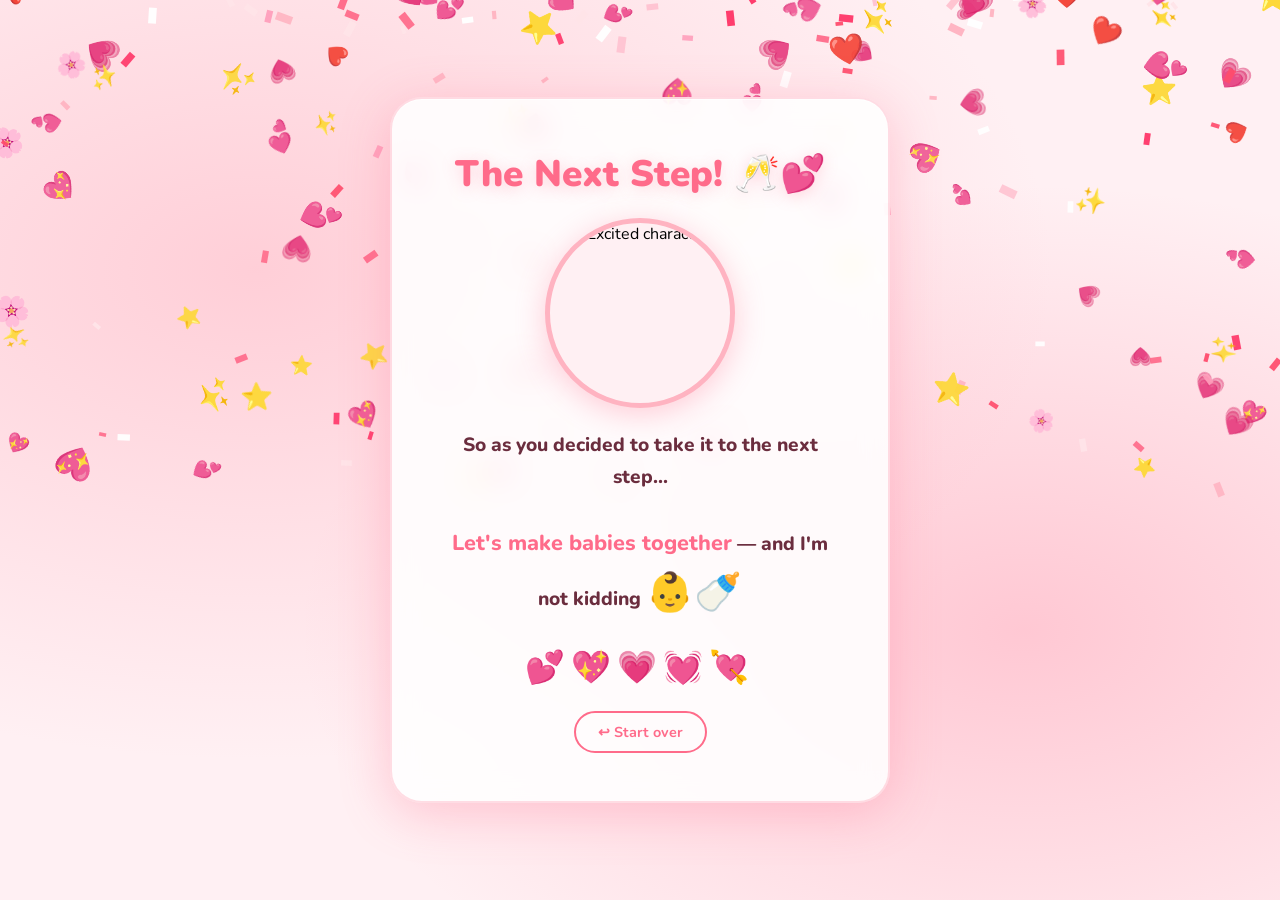
==== final.html @ ccfa4ac9 "Add files via upload" ====
<!DOCTYPE html>
<html lang="en">
<head>
  <meta charset="UTF-8"/>
  <meta name="viewport" content="width=device-width, initial-scale=1.0"/>
  <title>💕 Next Step 💕</title>
  <link href="https://fonts.googleapis.com/css2?family=Nunito:wght@400;700;800;900&display=swap" rel="stylesheet"/>
  <style>
    :root {
      --pink:    #FF6B8A;
      --bg:      #FFF0F3;
      --card-bg: rgba(255,255,255,0.88);
      --font:    'Nunito', cursive, sans-serif;
    }
    *, *::before, *::after { box-sizing: border-box; margin: 0; padding: 0; }
    body {
      font-family: var(--font);
      background: var(--bg);
      background-image:
        radial-gradient(ellipse at 20% 30%, rgba(255,179,193,0.55) 0%, transparent 55%),
        radial-gradient(ellipse at 80% 70%, rgba(255,107,138,0.30) 0%, transparent 50%);
      min-height: 100dvh;
      display: flex; align-items: center; justify-content: center;
      padding: 24px 16px; overflow: hidden;
    }

    canvas#confetti-canvas { position: fixed; inset: 0; pointer-events: none; z-index: 0; }

    .card {
      position: relative; z-index: 1;
      background: var(--card-bg); backdrop-filter: blur(14px);
      border-radius: 32px; border: 2px solid rgba(255,107,138,0.22);
      box-shadow: 0 10px 50px rgba(255,107,138,0.30),
                  inset 0 1px 0 rgba(255,255,255,0.95);
      padding: 52px 44px 48px; max-width: 500px; width: 100%;
      text-align: center; display: flex; flex-direction: column; align-items: center; gap: 22px;
      animation: popIn 0.6s cubic-bezier(0.34,1.56,0.64,1) both;
    }
    @keyframes popIn {
      from { opacity: 0; transform: scale(0.65) translateY(40px); }
      to   { opacity: 1; transform: scale(1) translateY(0); }
    }

    .title {
      font-size: clamp(1.6rem, 5.5vw, 2.3rem);
      font-weight: 900; color: var(--pink); line-height: 1.25;
      text-shadow: 0 3px 16px rgba(255,107,138,0.28);
      animation: pulse 1.6s ease-in-out infinite alternate;
    }
    @keyframes pulse {
      from { transform: scale(1); }
      to   { transform: scale(1.03); }
    }

    .gif-wrap {
      width: 190px; height: 190px; border-radius: 50%;
      overflow: hidden; border: 5px solid #FFB3C1;
      box-shadow: 0 6px 30px rgba(255,107,138,0.32);
      background: var(--bg);
    }
    .gif-wrap img { width: 100%; height: 100%; object-fit: cover; }

    /* CHANGE THIS: the main message styling */
    .message {
      font-size: 1.2rem; font-weight: 800; color: #6b2d3e;
      line-height: 1.65; max-width: 380px;
    }
    .message .highlight {
      color: var(--pink);
      font-size: 1.35rem;
    }
    .emoji-big { font-size: 2.4rem; }

    .hearts-row {
      font-size: 2rem; letter-spacing: 6px;
      animation: bounce 1s ease infinite alternate;
    }
    @keyframes bounce {
      from { transform: translateY(0); }
      to   { transform: translateY(-8px); }
    }

    .back-btn {
      font-family: var(--font); font-size: 0.9rem; font-weight: 700;
      color: var(--pink); text-decoration: none;
      border: 2px solid var(--pink); border-radius: 50px;
      padding: 9px 22px; transition: background 0.2s, color 0.2s;
    }
    .back-btn:hover { background: var(--pink); color: #fff; }

    @media (max-width: 440px) {
      .card { padding: 36px 20px; }
      .gif-wrap { width: 145px; height: 145px; }
      .message { font-size: 1.05rem; }
    }
  </style>
</head>
<body>

  <canvas id="confetti-canvas"></canvas>

  <div class="card">

    <!-- CHANGE THIS: final page title -->
    <h1 class="title">The Next Step! 🥂💕</h1>

    <!-- CHANGE THIS: final page GIF -->
    <div class="gif-wrap">
      <img src="https://media.tenor.com/EBV7OT7ACfwAAAAj/u-u-qua-qua-u-quaa.gif"
           alt="Excited character"/>
    </div>

    <!-- CHANGE THIS: the big spicy message -->
    <p class="message">
      So as you decided to take it to the next step...<br/><br/>
      <span class="highlight">Let's make babies together</span> —
      and I'm not kidding&nbsp;<span class="emoji-big">👶🍼</span>
    </p>

    <div class="hearts-row" aria-hidden="true">💕💖💗💓💘</div>

    <a href="index.html" class="back-btn">↩ Start over</a>
  </div>

  <!-- CHANGE THIS: celebration music -->
  <audio id="final-music" loop autoplay>
    <source src="https://www.soundhelix.com/examples/mp3/SoundHelix-Song-2.mp3" type="audio/mpeg"/>
  </audio>

  <script src="yes-script.js"></script>
</body>
</html>
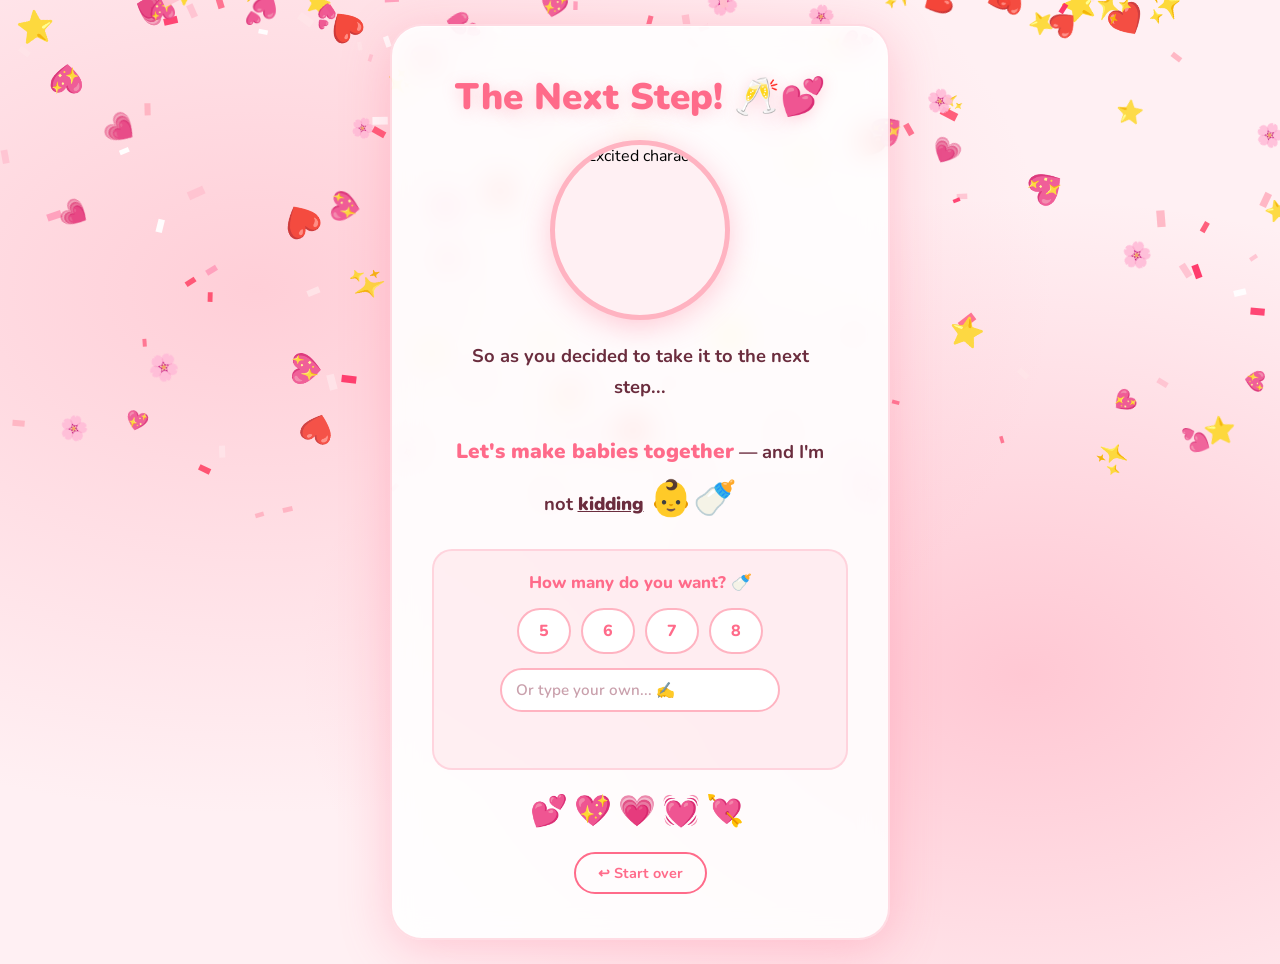
==== commit 39bca7fd: "Add files via upload" ====
--- a/final.html
+++ b/final.html
@@ -8,11 +8,14 @@
   <style>
     :root {
       --pink:    #FF6B8A;
+      --pink-mid:#FFB3C1;
       --bg:      #FFF0F3;
       --card-bg: rgba(255,255,255,0.88);
+      --green:   #2DC653;
       --font:    'Nunito', cursive, sans-serif;
     }
     *, *::before, *::after { box-sizing: border-box; margin: 0; padding: 0; }
+
     body {
       font-family: var(--font);
       background: var(--bg);
@@ -21,7 +24,7 @@
         radial-gradient(ellipse at 80% 70%, rgba(255,107,138,0.30) 0%, transparent 50%);
       min-height: 100dvh;
       display: flex; align-items: center; justify-content: center;
-      padding: 24px 16px; overflow: hidden;
+      padding: 24px 16px; overflow-x: hidden;
     }
 
     canvas#confetti-canvas { position: fixed; inset: 0; pointer-events: none; z-index: 0; }
@@ -30,10 +33,9 @@
       position: relative; z-index: 1;
       background: var(--card-bg); backdrop-filter: blur(14px);
       border-radius: 32px; border: 2px solid rgba(255,107,138,0.22);
-      box-shadow: 0 10px 50px rgba(255,107,138,0.30),
-                  inset 0 1px 0 rgba(255,255,255,0.95);
-      padding: 52px 44px 48px; max-width: 500px; width: 100%;
-      text-align: center; display: flex; flex-direction: column; align-items: center; gap: 22px;
+      box-shadow: 0 10px 50px rgba(255,107,138,0.30), inset 0 1px 0 rgba(255,255,255,0.95);
+      padding: 48px 40px 44px; max-width: 500px; width: 100%;
+      text-align: center; display: flex; flex-direction: column; align-items: center; gap: 20px;
       animation: popIn 0.6s cubic-bezier(0.34,1.56,0.64,1) both;
     }
     @keyframes popIn {
@@ -53,26 +55,71 @@
     }
 
     .gif-wrap {
-      width: 190px; height: 190px; border-radius: 50%;
-      overflow: hidden; border: 5px solid #FFB3C1;
-      box-shadow: 0 6px 30px rgba(255,107,138,0.32);
-      background: var(--bg);
+      width: 180px; height: 180px; border-radius: 50%;
+      overflow: hidden; border: 5px solid var(--pink-mid);
+      box-shadow: 0 6px 30px rgba(255,107,138,0.32); background: var(--bg);
     }
     .gif-wrap img { width: 100%; height: 100%; object-fit: cover; }
 
-    /* CHANGE THIS: the main message styling */
     .message {
-      font-size: 1.2rem; font-weight: 800; color: #6b2d3e;
-      line-height: 1.65; max-width: 380px;
-    }
-    .message .highlight {
-      color: var(--pink);
-      font-size: 1.35rem;
-    }
-    .emoji-big { font-size: 2.4rem; }
+      font-size: 1.15rem; font-weight: 700; color: #6b2d3e;
+      line-height: 1.7; max-width: 380px;
+    }
+    .message .highlight { color: var(--pink); font-size: 1.3rem; font-weight: 900; }
+    .message .bold-word  { font-weight: 900; text-decoration: underline; }
+    .emoji-big { font-size: 2.2rem; }
+
+    /* ── Baby count picker ── */
+    .picker-box {
+      width: 100%;
+      background: rgba(255,179,193,0.18);
+      border: 2px solid rgba(255,107,138,0.20);
+      border-radius: 20px;
+      padding: 20px 18px 18px;
+      display: flex; flex-direction: column; align-items: center; gap: 14px;
+    }
+    .picker-label {
+      font-size: 1.05rem; font-weight: 800; color: var(--pink);
+    }
+    .picker-options {
+      display: flex; gap: 10px; flex-wrap: wrap; justify-content: center;
+    }
+    .opt-btn {
+      font-family: var(--font); font-weight: 800; font-size: 1rem;
+      padding: 10px 20px; border-radius: 50px; border: 2.5px solid var(--pink-mid);
+      background: #fff; color: var(--pink); cursor: pointer;
+      transition: background 0.18s, color 0.18s, border-color 0.18s, transform 0.12s;
+    }
+    .opt-btn:hover  { background: var(--pink-mid); border-color: var(--pink-mid); }
+    .opt-btn:active { transform: scale(0.94); }
+    .opt-btn.selected {
+      background: var(--pink); color: #fff; border-color: var(--pink);
+      box-shadow: 0 4px 14px rgba(255,107,138,0.40);
+    }
+
+    .custom-row {
+      display: flex; gap: 8px; align-items: center; width: 100%; max-width: 280px;
+    }
+    .custom-input {
+      font-family: var(--font); font-weight: 700; font-size: 0.95rem;
+      flex: 1; padding: 10px 14px; border-radius: 50px;
+      border: 2.5px solid var(--pink-mid); outline: none; color: #6b2d3e;
+      background: #fff;
+      transition: border-color 0.2s, box-shadow 0.2s;
+    }
+    .custom-input:focus { border-color: var(--pink); box-shadow: 0 0 0 3px rgba(255,107,138,0.18); }
+    .custom-input::placeholder { color: #c9a0ac; font-weight: 600; }
+
+    /* answer reveal */
+    .answer-reveal {
+      font-size: 1.1rem; font-weight: 800; color: var(--pink);
+      min-height: 24px; transition: opacity 0.3s;
+      opacity: 0;
+    }
+    .answer-reveal.show { opacity: 1; }
 
     .hearts-row {
-      font-size: 2rem; letter-spacing: 6px;
+      font-size: 1.9rem; letter-spacing: 6px;
       animation: bounce 1s ease infinite alternate;
     }
     @keyframes bounce {
@@ -89,9 +136,9 @@
     .back-btn:hover { background: var(--pink); color: #fff; }
 
     @media (max-width: 440px) {
-      .card { padding: 36px 20px; }
-      .gif-wrap { width: 145px; height: 145px; }
-      .message { font-size: 1.05rem; }
+      .card { padding: 34px 18px 34px; }
+      .gif-wrap { width: 140px; height: 140px; }
+      .message { font-size: 1rem; }
     }
   </style>
 </head>
@@ -101,32 +148,82 @@
 
   <div class="card">
 
-    <!-- CHANGE THIS: final page title -->
     <h1 class="title">The Next Step! 🥂💕</h1>
 
-    <!-- CHANGE THIS: final page GIF -->
     <div class="gif-wrap">
-      <img src="https://media.tenor.com/EBV7OT7ACfwAAAAj/u-u-qua-qua-u-quaa.gif"
-           alt="Excited character"/>
+      <img src="https://media.tenor.com/EBV7OT7ACfwAAAAj/u-u-qua-qua-u-quaa.gif" alt="Excited character"/>
     </div>
 
-    <!-- CHANGE THIS: the big spicy message -->
+    <!-- "kidding" is now bolded + underlined -->
     <p class="message">
       So as you decided to take it to the next step...<br/><br/>
       <span class="highlight">Let's make babies together</span> —
-      and I'm not kidding&nbsp;<span class="emoji-big">👶🍼</span>
+      and I'm not <span class="bold-word">kidding</span>&nbsp;<span class="emoji-big">👶🍼</span>
     </p>
+
+    <!-- ── Baby count picker ── -->
+    <div class="picker-box">
+      <p class="picker-label">How many do you want? 🍼</p>
+
+      <div class="picker-options" id="picker-options">
+        <button class="opt-btn" onclick="selectOption(this, '5')">5</button>
+        <button class="opt-btn" onclick="selectOption(this, '6')">6</button>
+        <button class="opt-btn" onclick="selectOption(this, '7')">7</button>
+        <button class="opt-btn" onclick="selectOption(this, '8')">8</button>
+      </div>
+
+      <div class="custom-row">
+        <input
+          class="custom-input"
+          id="custom-input"
+          type="text"
+          placeholder="Or type your own... ✍️"
+          oninput="handleCustomInput(this)"
+          maxlength="30"
+        />
+      </div>
+
+      <p class="answer-reveal" id="answer-reveal"></p>
+    </div>
 
     <div class="hearts-row" aria-hidden="true">💕💖💗💓💘</div>
 
     <a href="index.html" class="back-btn">↩ Start over</a>
   </div>
 
-  <!-- CHANGE THIS: celebration music -->
   <audio id="final-music" loop autoplay>
     <source src="https://www.soundhelix.com/examples/mp3/SoundHelix-Song-2.mp3" type="audio/mpeg"/>
   </audio>
 
   <script src="yes-script.js"></script>
+  <script>
+    // ── Baby count picker logic ───────────────────────────────────────────────
+    const reveal = document.getElementById("answer-reveal");
+
+    function selectOption(btn, value) {
+      // deselect all option buttons
+      document.querySelectorAll(".opt-btn").forEach(b => b.classList.remove("selected"));
+      btn.classList.add("selected");
+      // clear custom input
+      document.getElementById("custom-input").value = "";
+      showReveal(value);
+    }
+
+    function handleCustomInput(input) {
+      // deselect preset buttons when typing
+      document.querySelectorAll(".opt-btn").forEach(b => b.classList.remove("selected"));
+      const val = input.value.trim();
+      if (val) {
+        showReveal(val);
+      } else {
+        reveal.classList.remove("show");
+      }
+    }
+
+    function showReveal(val) {
+      reveal.textContent = "Aww, " + val + " it is! 💕 I can't wait! 🥰";
+      reveal.classList.add("show");
+    }
+  </script>
 </body>
 </html>
